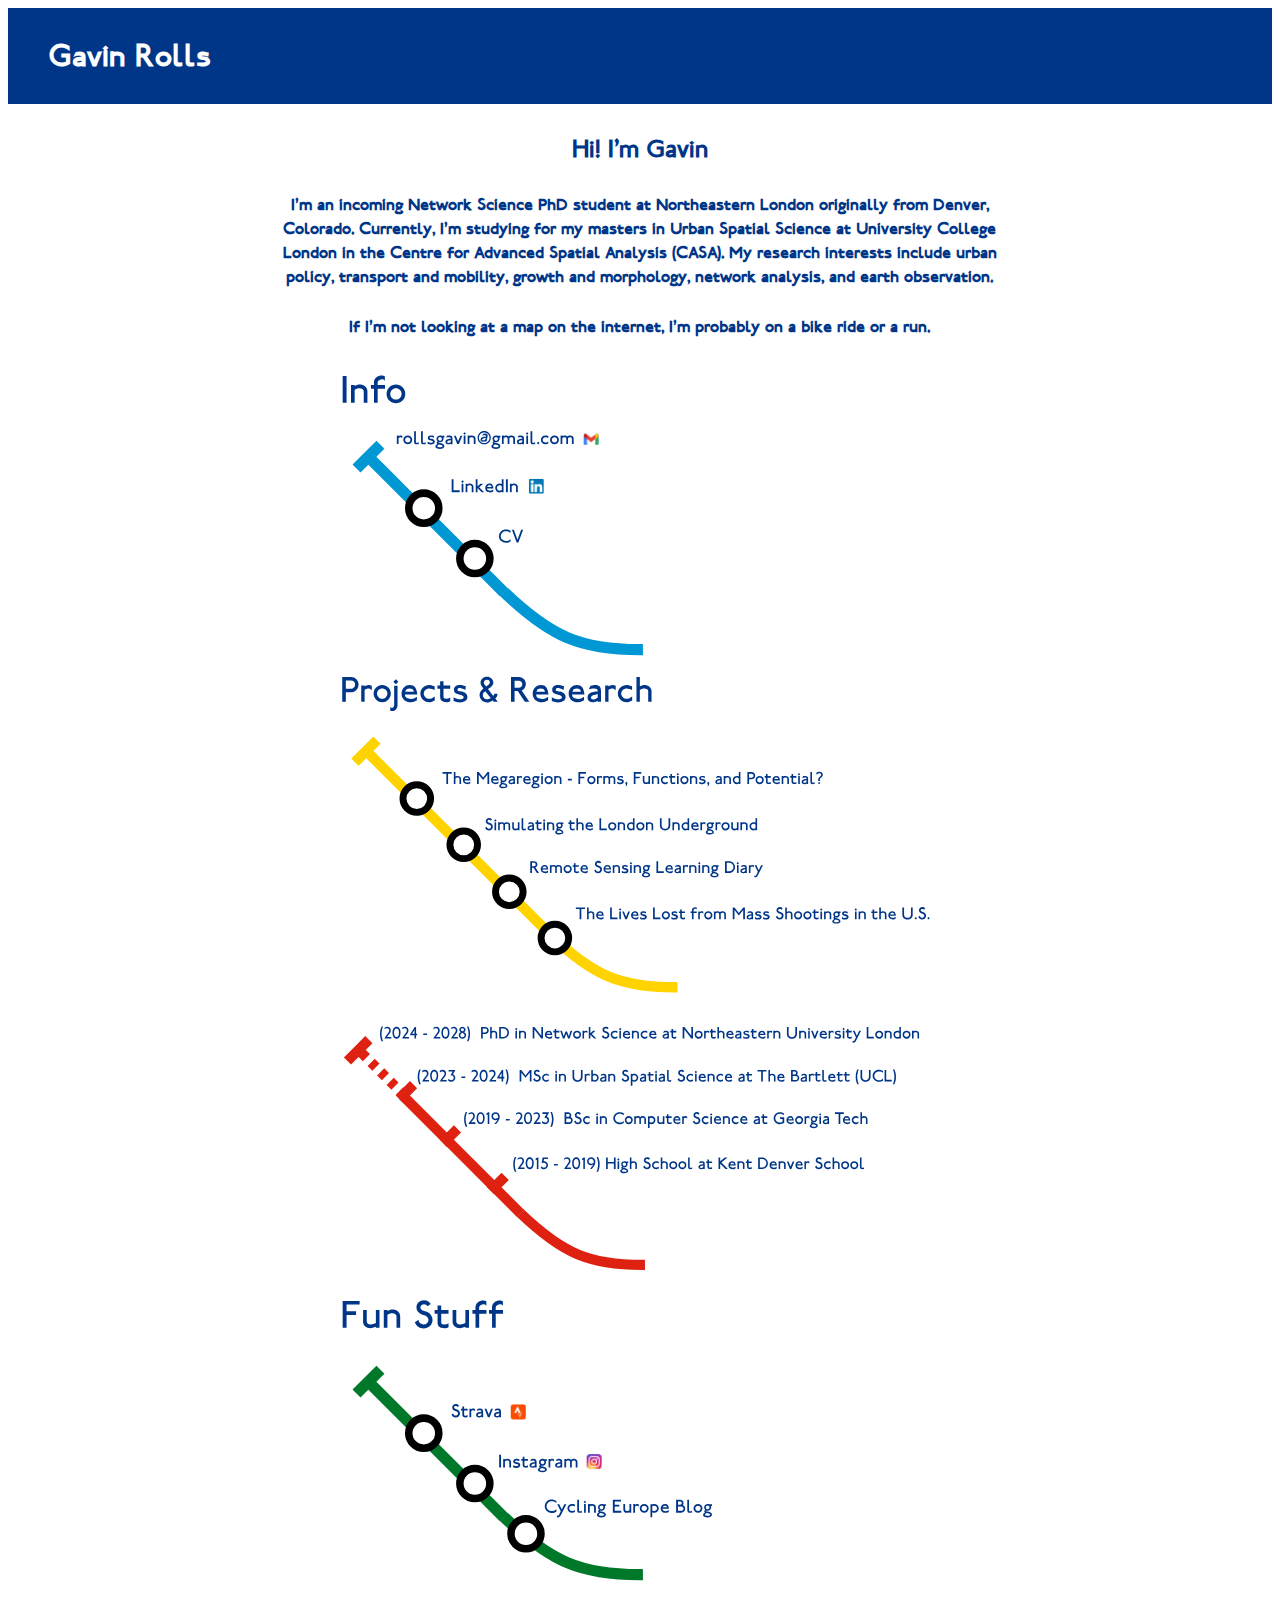
==== index.html @ 5fbf3f51 "Revised Background" ====
<!DOCTYPE html>
<html>
	<head>
		<link rel="icon" href="/favicon.ico" type="image/x-icon">
		<meta charset="UTF-8"/> 
		<title>Gavin Rolls</title>
		<link href="style.css" type="text/css" rel="stylesheet" />
   	<div class="header">
		<h1>Gavin Rolls</h1>
	</div>
	<div class="wrapper">
		<div class="text">
			<h2>Hi! I'm Gavin</h2>
			<h3>
				I'm an incoming Network Science PhD student at Northeastern London originally from Denver, Colorado.
				Currently, I'm studying for my masters in Urban Spatial Science at University College London in the Centre for Advanced Spatial Analysis (CASA).
				My research interests include urban policy, transport and mobility, growth and morphology, network analysis, and earth observation.
			</h3>
			<h3>
				If I'm not looking at a map on the internet, I'm probably on a bike ride or a run.
			</h3>
		</div>
		<object
			class="info"
			id="info"
			width="600px"
			data="Info.svg"
		></object>
		<script>
			var a = document.getElementById("info");
			a.addEventListener("load",function(){
                var svgDoc = a.contentDocument;
                var linkedIn = svgDoc.getElementById("linkedin");
				linkedIn.style.cursor = 'pointer';
				linkedIn.addEventListener("mouseover",function(){
					linkedIn.setAttributeNS(null, "r", 30);
				}, false);
				linkedIn.addEventListener("mouseout",function(){
					linkedIn.setAttributeNS(null, "r", 20);
				}, false);
				linkedIn.addEventListener("click",function(){
					window.location.assign('https://www.linkedin.com/in/gavin-rolls/')
                }, false);
				
				var resume = svgDoc.getElementById("cv");
				resume.style.cursor = 'pointer';
				resume.addEventListener("mouseover",function(){
					resume.setAttributeNS(null, "r", 30);
				}, false);
				resume.addEventListener("mouseout",function(){
					resume.setAttributeNS(null, "r", 20);
				}, false);
				resume.addEventListener("click",function(){
					window.location.assign("cv.html")
                }, false);
            }, false);
		</script>
		<object
			class="projects"
			id="projects"
			width="600px"
			data="Projects and Research.svg"
		></object>
		<script>
			var b = document.getElementById("projects");
			b.addEventListener("load",function(){
                var svgDoc = b.contentDocument;
                var shootings = svgDoc.getElementById("massshootings");
				shootings.style.cursor = 'pointer';
				shootings.addEventListener("mouseover",function(){
					shootings.setAttributeNS(null, "r", 30);
				}, false);
				shootings.addEventListener("mouseout",function(){
					shootings.setAttributeNS(null, "r", 20);
				}, false);
				shootings.addEventListener("click",function(){
					window.location.assign('MassShootings/shootings.html')
                }, false);

				var megaregions = svgDoc.getElementById("megaregions");
				megaregions.style.cursor = 'pointer';
				megaregions.addEventListener("mouseover",function(){
					megaregions.setAttributeNS(null, "r", 30);
				}, false);
				megaregions.addEventListener("mouseout",function(){
					megaregions.setAttributeNS(null, "r", 20);
				}, false);
				megaregions.addEventListener("click",function(){
					window.location.assign('https://doi.org/10.1080/12265934.2023.2189156')
                }, false);

				var londonunderground = svgDoc.getElementById("londonunderground");
				londonunderground.style.cursor = 'pointer';
				londonunderground.addEventListener("mouseover",function(){
					londonunderground.setAttributeNS(null, "r", 30);
				}, false);
				londonunderground.addEventListener("mouseout",function(){
					londonunderground.setAttributeNS(null, "r", 20);
				}, false);
				londonunderground.addEventListener("click",function(){
					window.location.assign('londonunderground.html')
                }, false);

				var learningdiary = svgDoc.getElementById("learningdiary");
				learningdiary.style.cursor = 'pointer';
				learningdiary.addEventListener("mouseover",function(){
					learningdiary.setAttributeNS(null, "r", 30);
				}, false);
				learningdiary.addEventListener("mouseout",function(){
					learningdiary.setAttributeNS(null, "r", 20);
				}, false);
				learningdiary.addEventListener("click",function(){
					window.location.assign('https://grolls23.github.io/LearningDiary/')
                }, false);
			}, false);
		</script>
		<object
			class="background"
			id="background"
			width="600px"
			data="Background.svg"
		></object>
		<object
			class="fun"
			id="fun"
			width="600px"
			data="Fun Stuff.svg"
		></object>
		<script>
			var c = document.getElementById("fun");
			c.addEventListener("load",function(){
                var svgDoc = c.contentDocument;
                var strava = svgDoc.getElementById("strava");
				strava.style.cursor = 'pointer';
				strava.addEventListener("mouseover",function(){
					strava.setAttributeNS(null, "r", 30);
				}, false);
				strava.addEventListener("mouseout",function(){
					strava.setAttributeNS(null, "r", 20);
				}, false);
				strava.addEventListener("click",function(){
					window.location.assign('https://www.strava.com/athletes/32781425')
                }, false);

				var instagram = svgDoc.getElementById("instagram");
				instagram.style.cursor = 'pointer';
				instagram.addEventListener("mouseover",function(){
					instagram.setAttributeNS(null, "r", 30);
				}, false);
				instagram.addEventListener("mouseout",function(){
					instagram.setAttributeNS(null, "r", 20);
				}, false);
				instagram.addEventListener("click",function(){
					window.location.assign('https://www.instagram.com/gavinrolls/?hl=en')
                }, false);

				var rollsTour = svgDoc.getElementById("rollsTour");
				rollsTour.style.cursor = 'pointer';
				rollsTour.addEventListener("mouseover",function(){
					rollsTour.setAttributeNS(null, "r", 30);
				}, false);
				rollsTour.addEventListener("mouseout",function(){
					rollsTour.setAttributeNS(null, "r", 20);
				}, false);
				rollsTour.addEventListener("click",function(){
					window.location.assign('https://rollseurotour.substack.com')
                }, false);
            }, false);
		</script>
	</div>
</html>
---- style.css ----
@font-face {
    font-family: 'TubeFont';
    src: url(Tube.ttf);
}

.wrapper {
    padding: 10px;
}

.text {
    margin: 0;
    display: -webkit-box;
    display: -ms-flexbox;
    display: flex;
    -webkit-box-orient: vertical;
    -webkit-box-direction: normal;
        -ms-flex-direction: column;
            flex-direction: column;
    max-width: 60%;
    margin: 0 auto;
    -webkit-box-pack: center;
        -ms-flex-pack: center;
            justify-content: center;
}

.header {
    padding: 10px;
    padding-left: 40px;
    text-align: left;
    background: #003688;
    color: white;
    font-size: 40px;
}

.back-button {
    position: absolute;
    top: 40px;
    right: 40px;
    color: white;
    text-decoration: none;
    font-family: TubeFont, 'Gill Sans', 'Gill Sans MT', Calibri, 'Trebuchet MS', sans-serif;
    font-size: 20px;
    cursor: pointer;
}

.background {
    padding-top: 20px;
    margin-left: auto;
    margin-right: auto;
    display:block;
}

.info {
    padding-top: 20px;
    margin-left: auto;
    margin-right: auto;
    display:block;
}

.projects {
    padding-top: 20px;
    margin-left: auto;
    margin-right: auto;
    display:block;
}

.fun {
    padding-top: 20px;
    margin-left: auto;
    margin-right: auto;
    display:block;
}

iframe {
    margin: 0;
    display: -webkit-box;
    display: -ms-flexbox;
    display: flex;
    -webkit-box-orient: vertical;
    -webkit-box-direction: normal;
        -ms-flex-direction: column;
            flex-direction: column;
    max-width: 60%;
    margin: 0 auto;
    -webkit-box-pack: center;
        -ms-flex-pack: center;
            justify-content: center;
}

h1 {
    font-size: 30px;
    font-family: TubeFont, 'Gill Sans', 'Gill Sans MT', Calibri, 'Trebuchet MS', sans-serif;
    color: white;
}

h2 {
    font-size: 24px;
    margin-top: 20px;
    font-family: TubeFont, 'Gill Sans', 'Gill Sans MT', Calibri, 'Trebuchet MS', sans-serif;
    color: #003688;
    text-align: center;
}

h3 {
    font-size: 16px;
    margin-top: 10px;
    font-family: TubeFont, 'Gill Sans', 'Gill Sans MT', Calibri, 'Trebuchet MS', sans-serif;
    color: #003688;
    line-height: 24px;
    text-align: center;
}
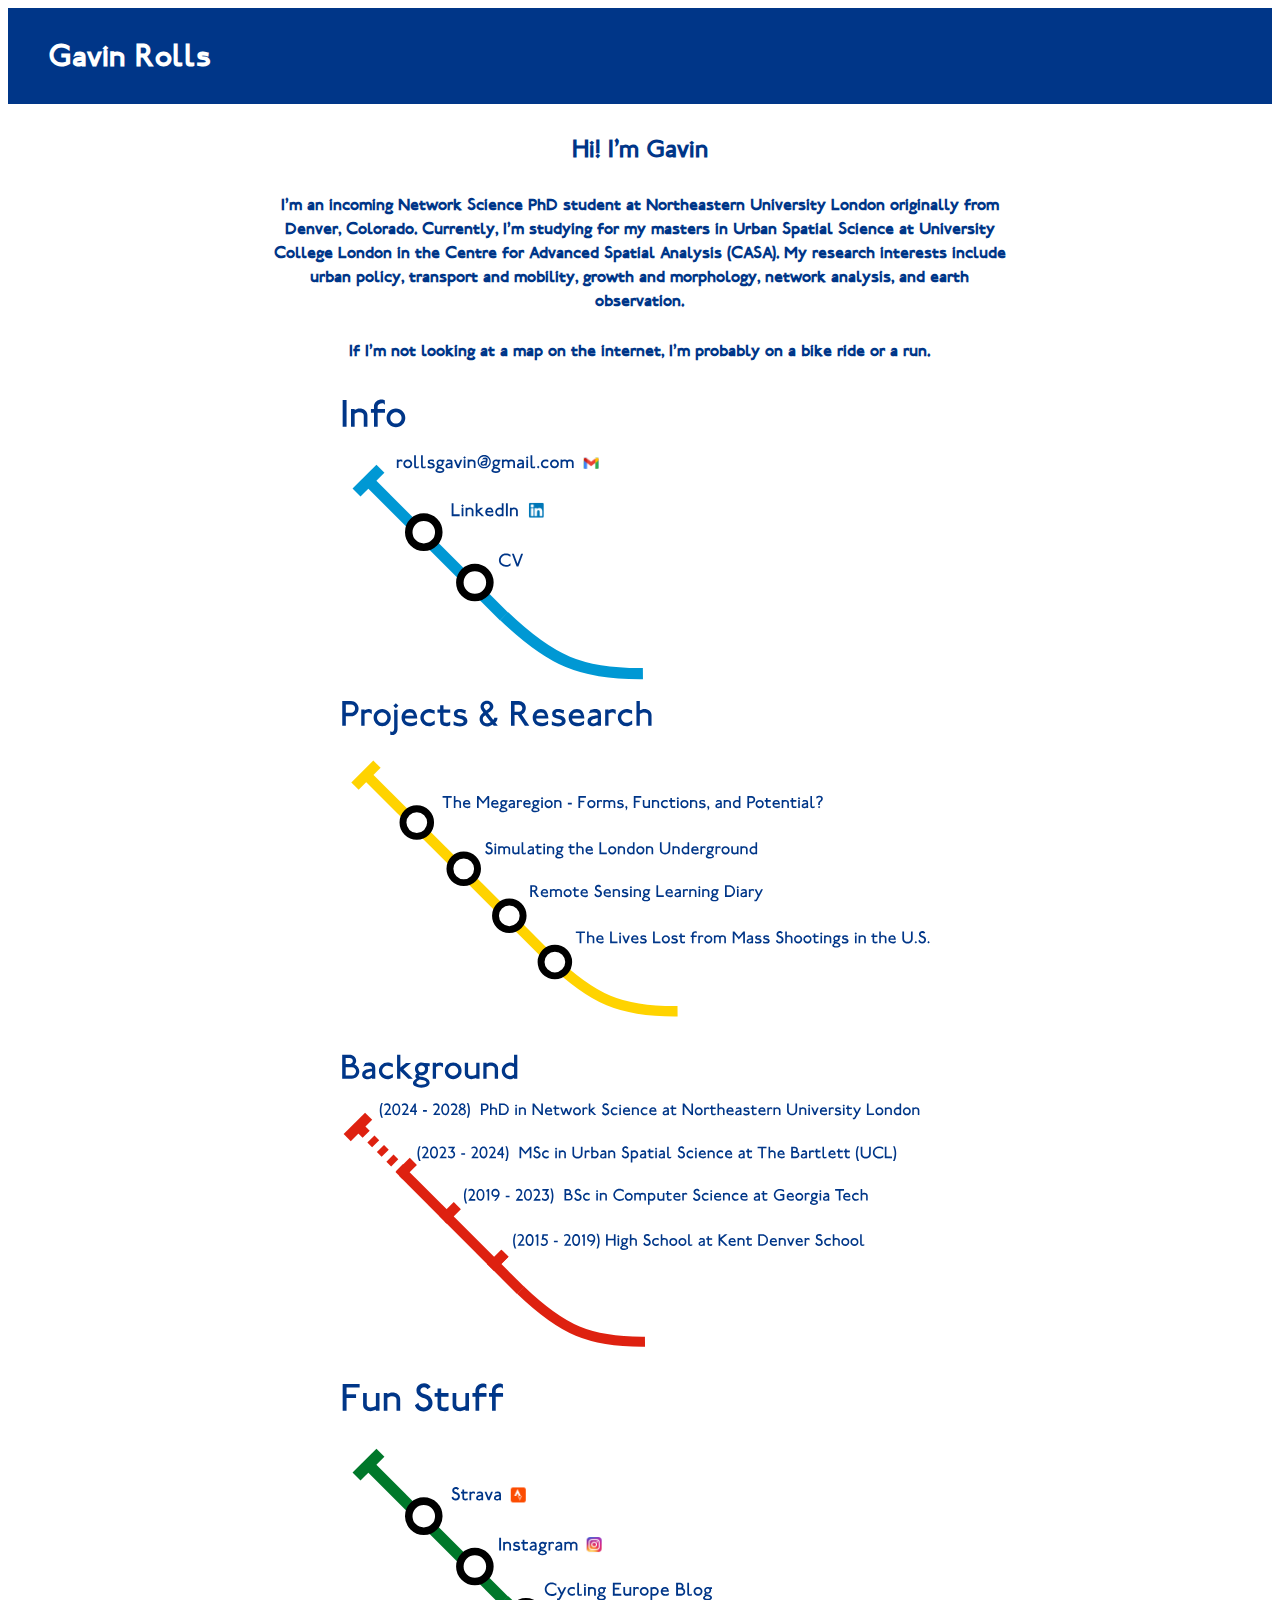
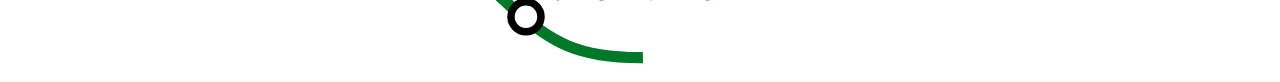
==== commit b7fedb9d: "Minor update" ====
--- a/index.html
+++ b/index.html
@@ -12,7 +12,7 @@
 		<div class="text">
 			<h2>Hi! I'm Gavin</h2>
 			<h3>
-				I'm an incoming Network Science PhD student at Northeastern London originally from Denver, Colorado.
+				I'm an incoming Network Science PhD student at Northeastern University London originally from Denver, Colorado.
 				Currently, I'm studying for my masters in Urban Spatial Science at University College London in the Centre for Advanced Spatial Analysis (CASA).
 				My research interests include urban policy, transport and mobility, growth and morphology, network analysis, and earth observation.
 			</h3>
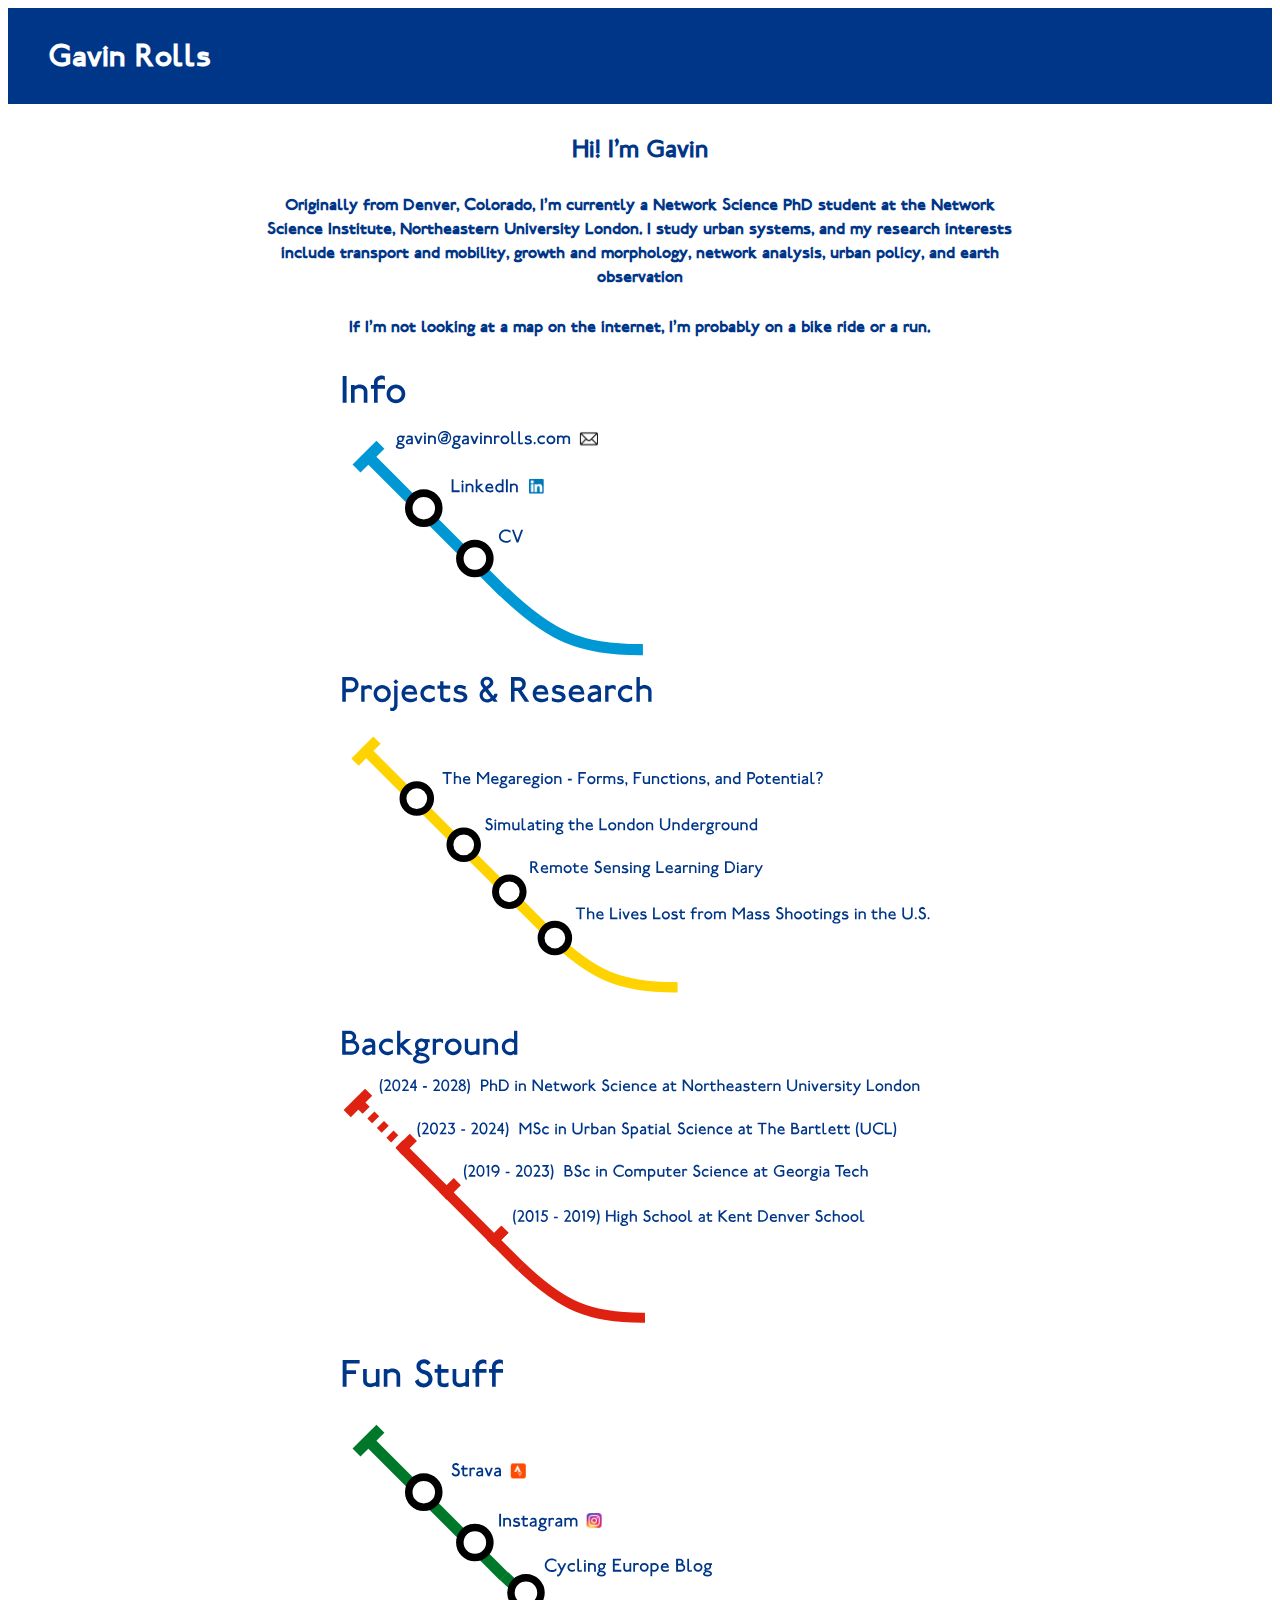
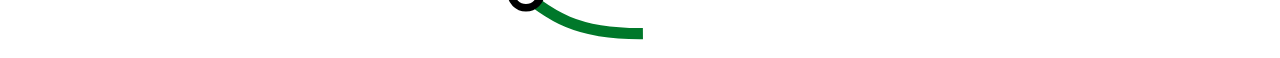
==== commit c76e1164: "Change header text" ====
--- a/index.html
+++ b/index.html
@@ -12,9 +12,8 @@
 		<div class="text">
 			<h2>Hi! I'm Gavin</h2>
 			<h3>
-				I'm an incoming Network Science PhD student at Northeastern University London originally from Denver, Colorado.
-				Currently, I'm studying for my masters in Urban Spatial Science at University College London in the Centre for Advanced Spatial Analysis (CASA).
-				My research interests include urban policy, transport and mobility, growth and morphology, network analysis, and earth observation.
+				Originally from Denver, Colorado, I'm currently a Network Science PhD student at the Network Science Institute, Northeastern University London.
+				I study urban systems, and my research interests include transport and mobility, growth and morphology, network analysis, urban policy, and earth observation
 			</h3>
 			<h3>
 				If I'm not looking at a map on the internet, I'm probably on a bike ride or a run.
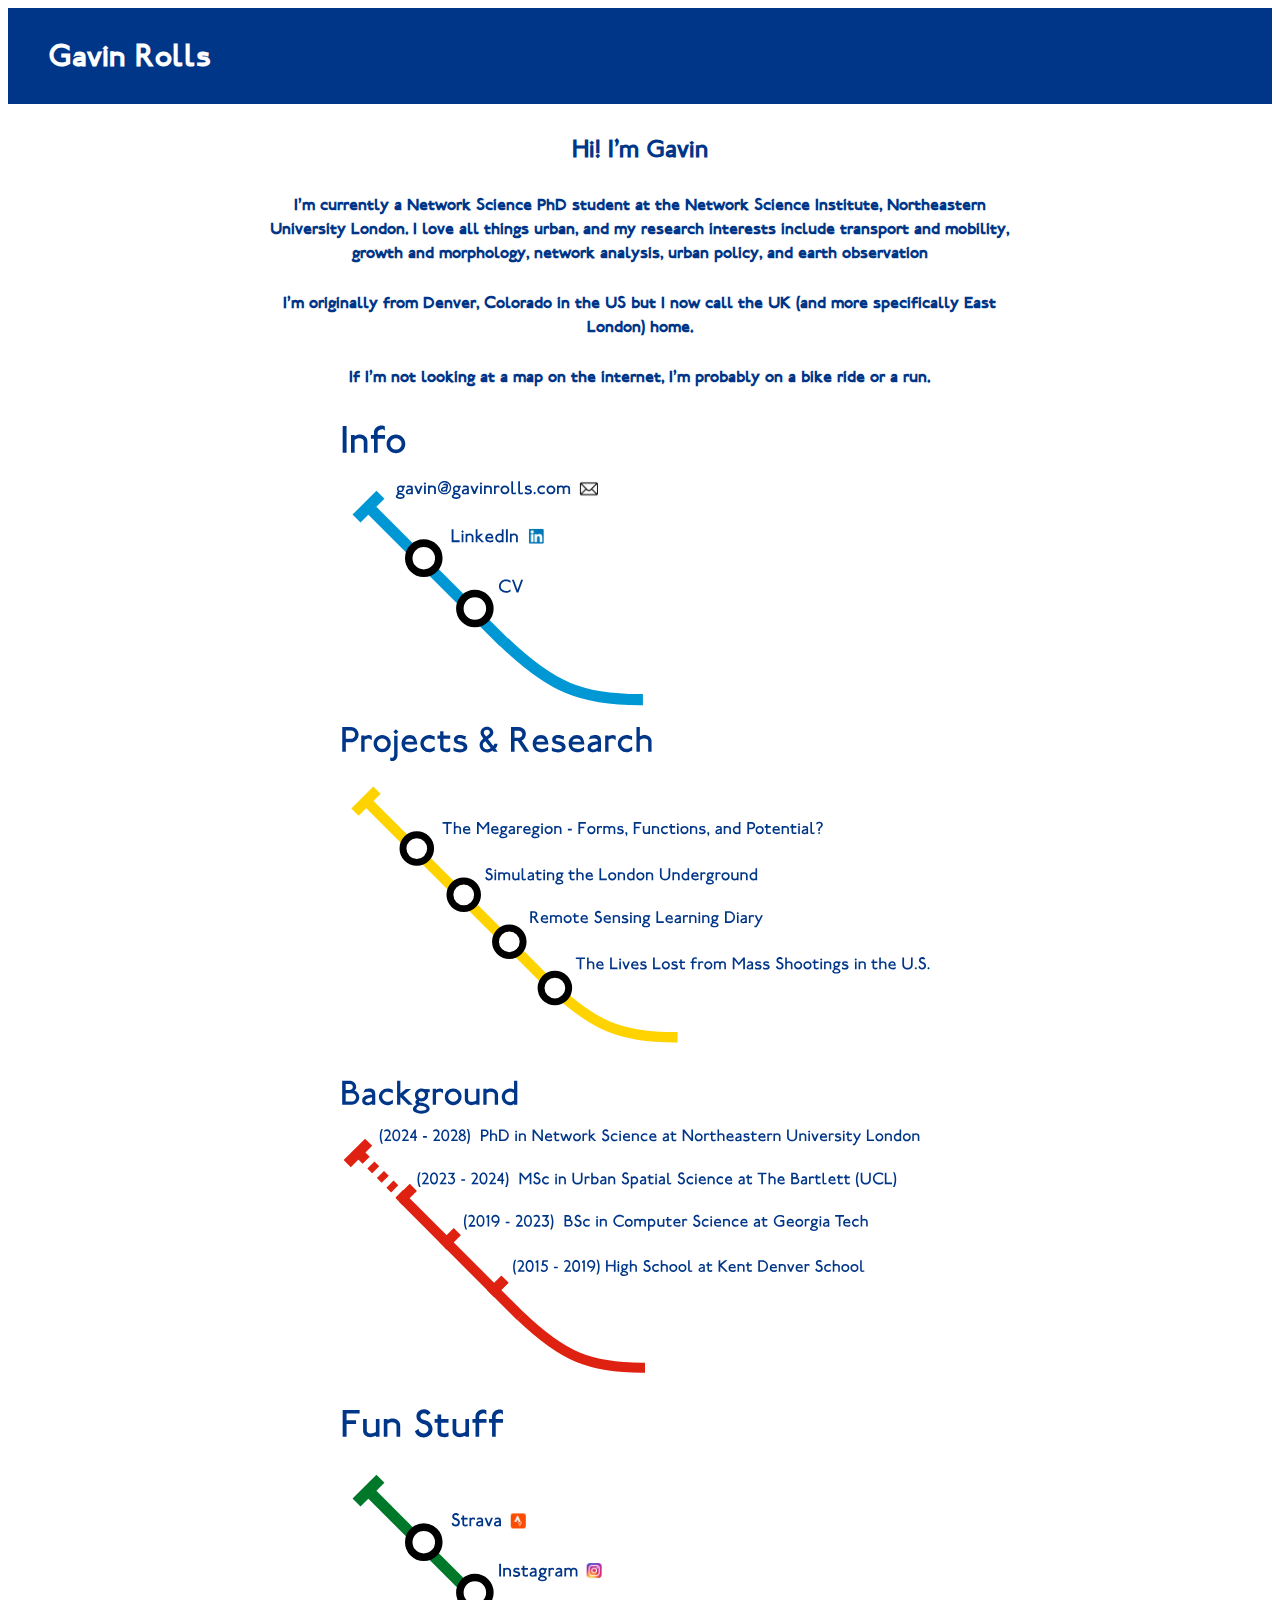
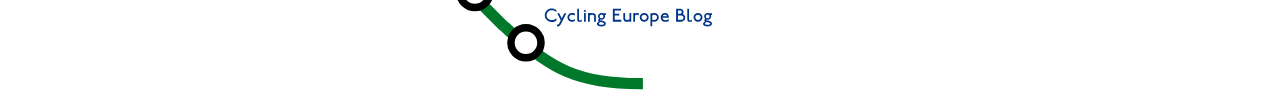
==== commit bd1337cd: "Try again" ====
--- a/index.html
+++ b/index.html
@@ -12,8 +12,11 @@
 		<div class="text">
 			<h2>Hi! I'm Gavin</h2>
 			<h3>
-				Originally from Denver, Colorado, I'm currently a Network Science PhD student at the Network Science Institute, Northeastern University London.
-				I study urban systems, and my research interests include transport and mobility, growth and morphology, network analysis, urban policy, and earth observation
+				I'm currently a Network Science PhD student at the Network Science Institute, Northeastern University London.
+				I love all things urban, and my research interests include transport and mobility, growth and morphology, network analysis, urban policy, and earth observation
+			</h3>
+			<h3>
+				I'm originally from Denver, Colorado in the US but I now call the UK (and more specifically East London) home.
 			</h3>
 			<h3>
 				If I'm not looking at a map on the internet, I'm probably on a bike ride or a run.
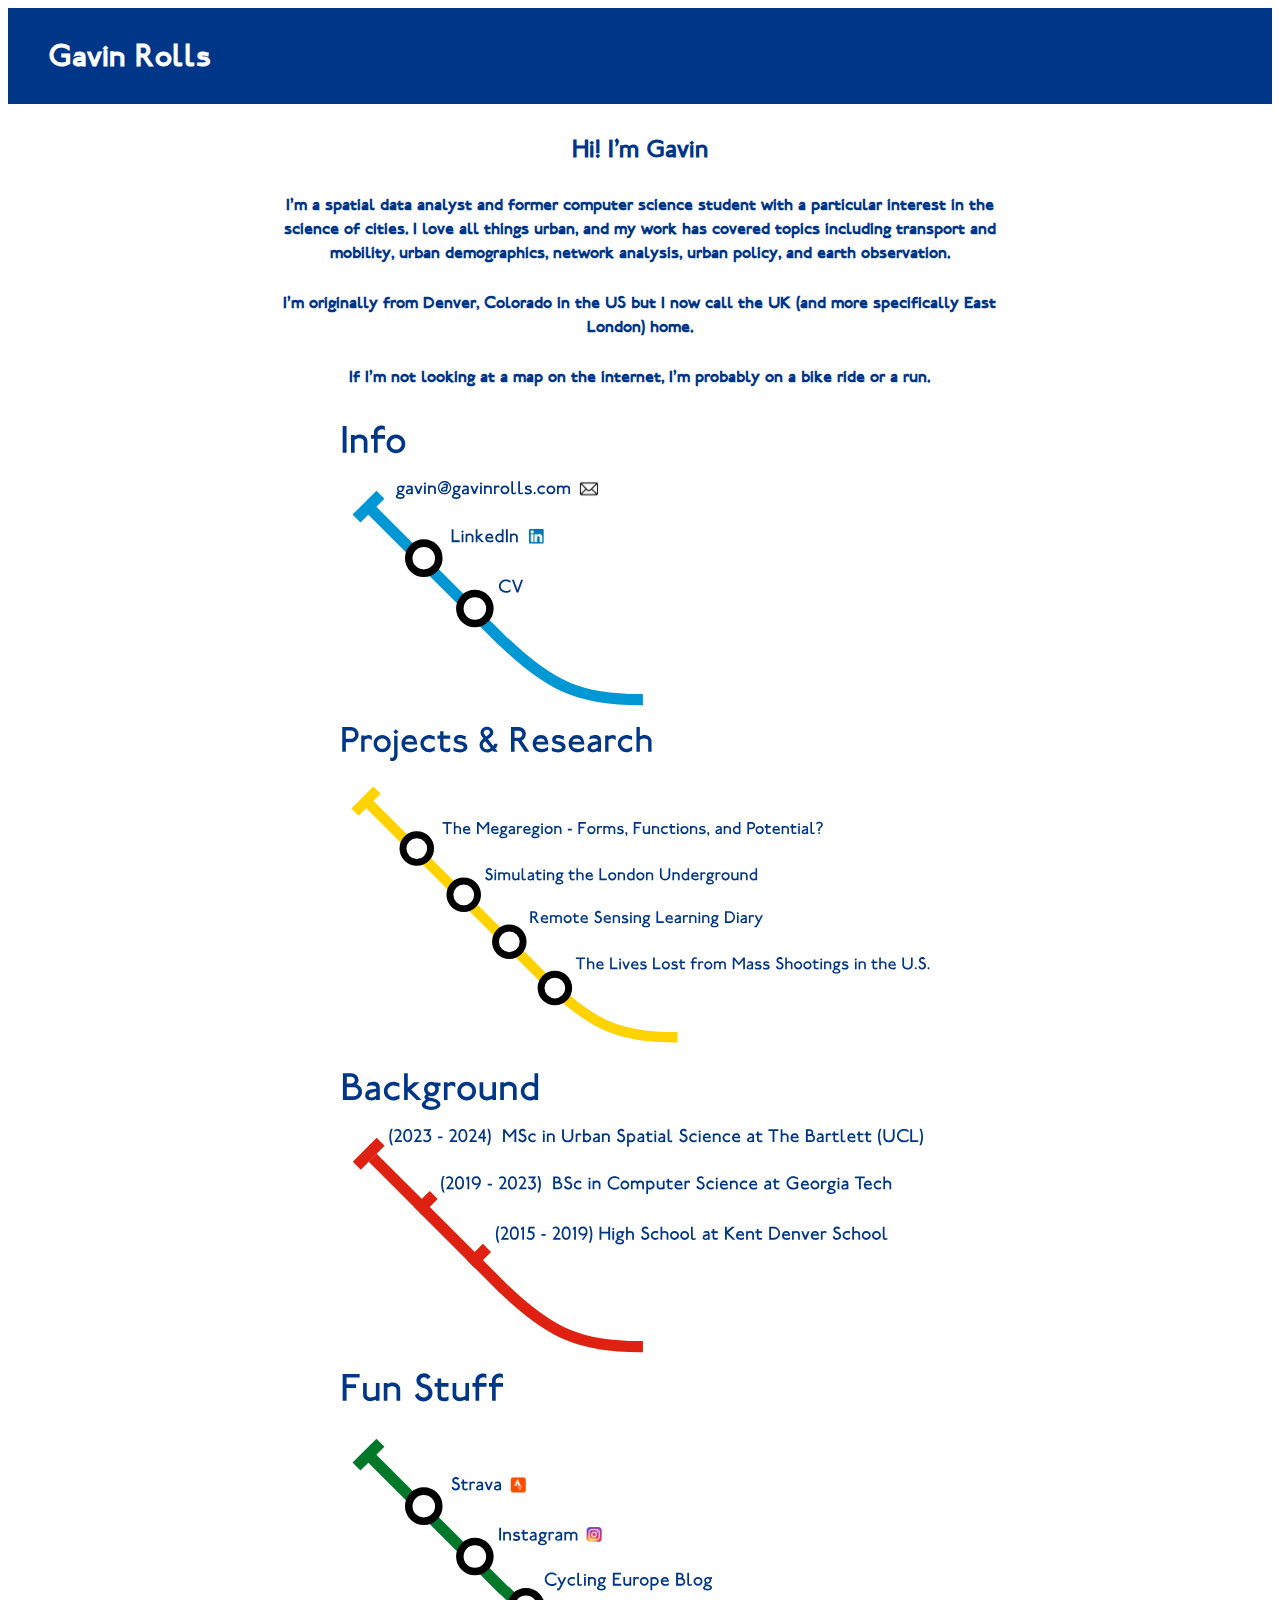
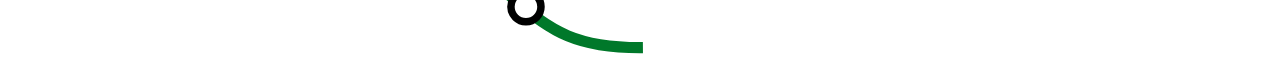
==== commit 83174ac7: "Update website - drop out of PhD" ====
--- a/index.html
+++ b/index.html
@@ -12,8 +12,8 @@
 		<div class="text">
 			<h2>Hi! I'm Gavin</h2>
 			<h3>
-				I'm currently a Network Science PhD student at the Network Science Institute, Northeastern University London.
-				I love all things urban, and my research interests include transport and mobility, growth and morphology, network analysis, urban policy, and earth observation
+				I'm a spatial data analyst and former computer science student with a particular interest in the science of cities.
+				I love all things urban, and my work has covered topics including transport and mobility, urban demographics, network analysis, urban policy, and earth observation.
 			</h3>
 			<h3>
 				I'm originally from Denver, Colorado in the US but I now call the UK (and more specifically East London) home.
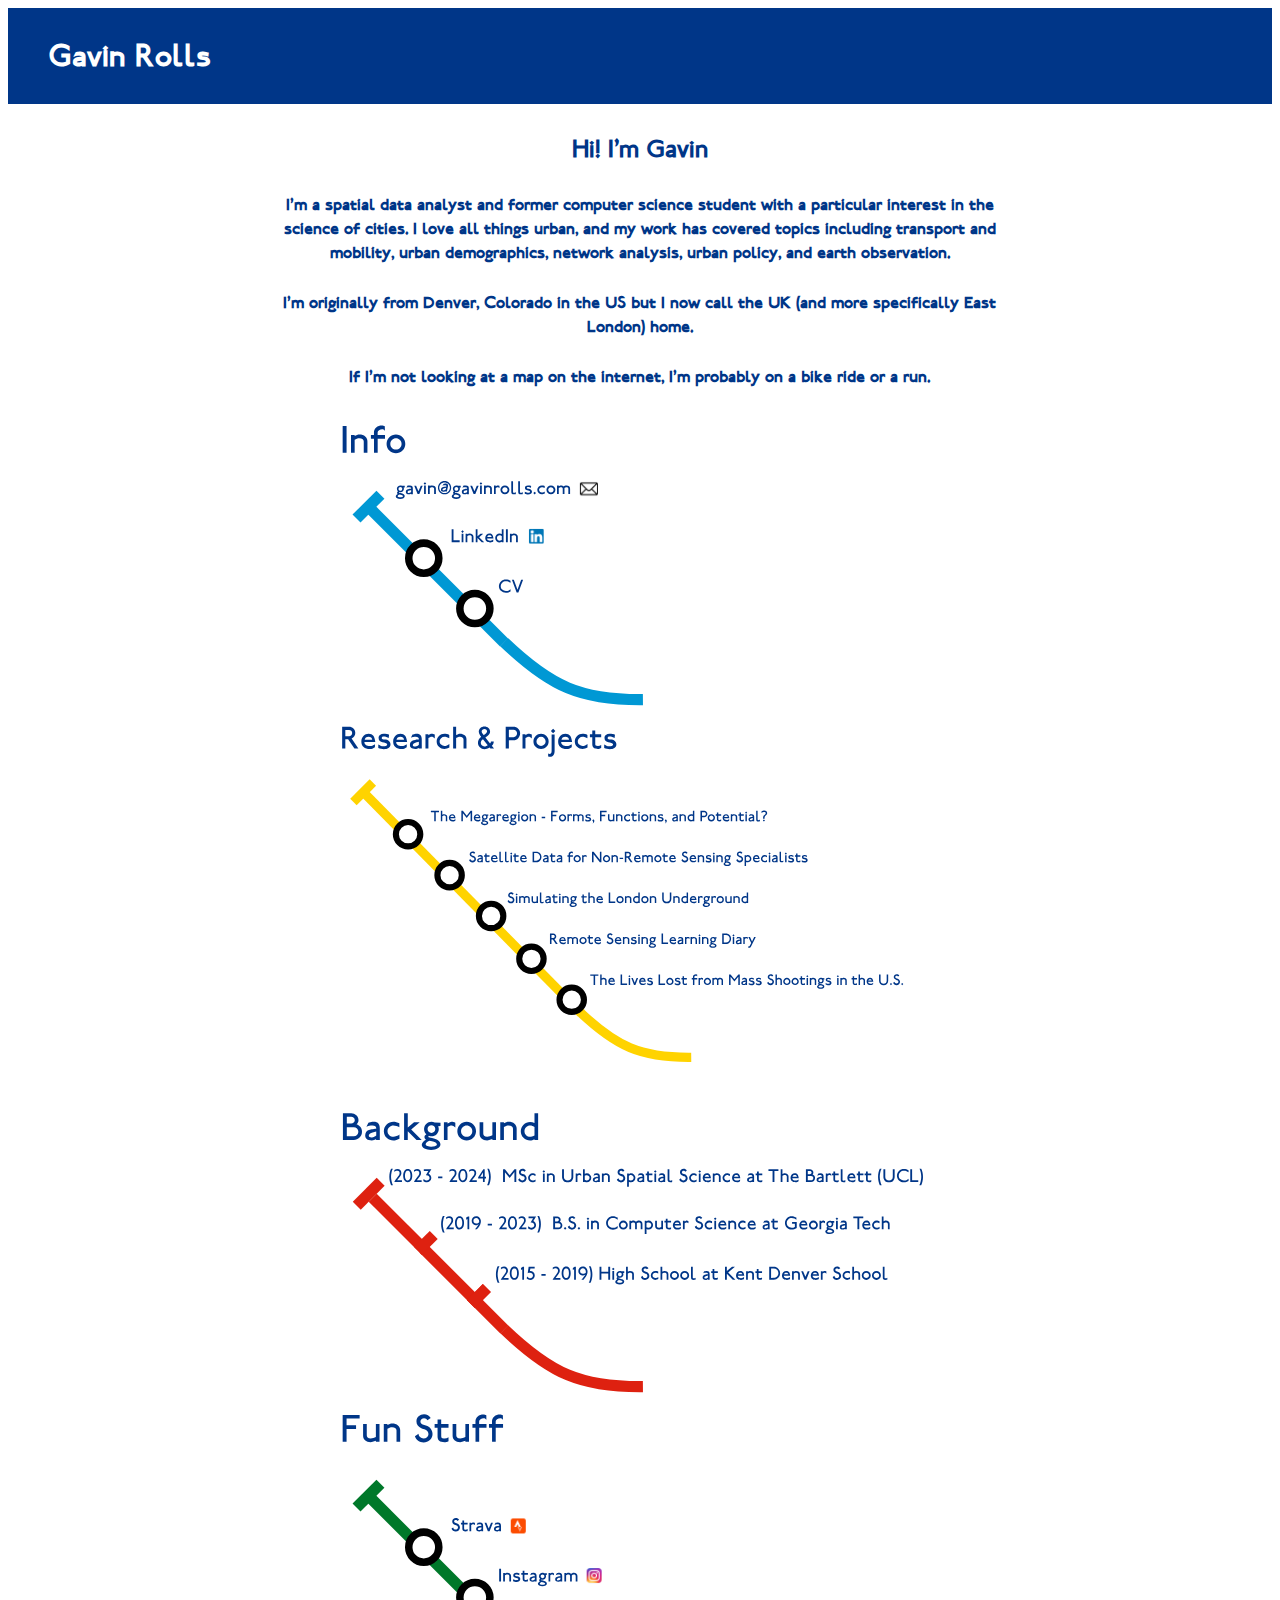
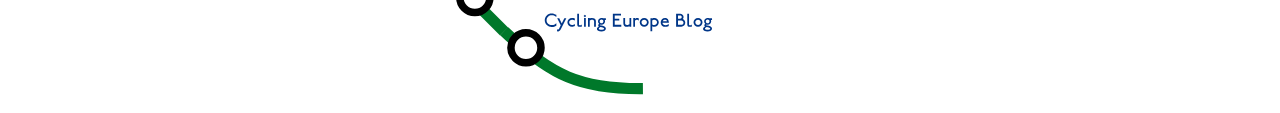
==== commit c0507275: "Update CV + Add new publication link" ====
--- a/index.html
+++ b/index.html
@@ -91,6 +91,18 @@
 					window.location.assign('https://doi.org/10.1080/12265934.2023.2189156')
                 }, false);
 
+				var remotesensing = svgDoc.getElementById("remotesensing");
+				remotesensing.style.cursor = 'pointer';
+				remotesensing.addEventListener("mouseover",function(){
+					remotesensing.setAttributeNS(null, "r", 30);
+				}, false);
+				remotesensing.addEventListener("mouseout",function(){
+					remotesensing.setAttributeNS(null, "r", 20);
+				}, false);
+				remotesensing.addEventListener("click",function(){
+					window.location.assign('https://doi.org/10.1017/dap.2025.7')
+                }, false);
+
 				var londonunderground = svgDoc.getElementById("londonunderground");
 				londonunderground.style.cursor = 'pointer';
 				londonunderground.addEventListener("mouseover",function(){
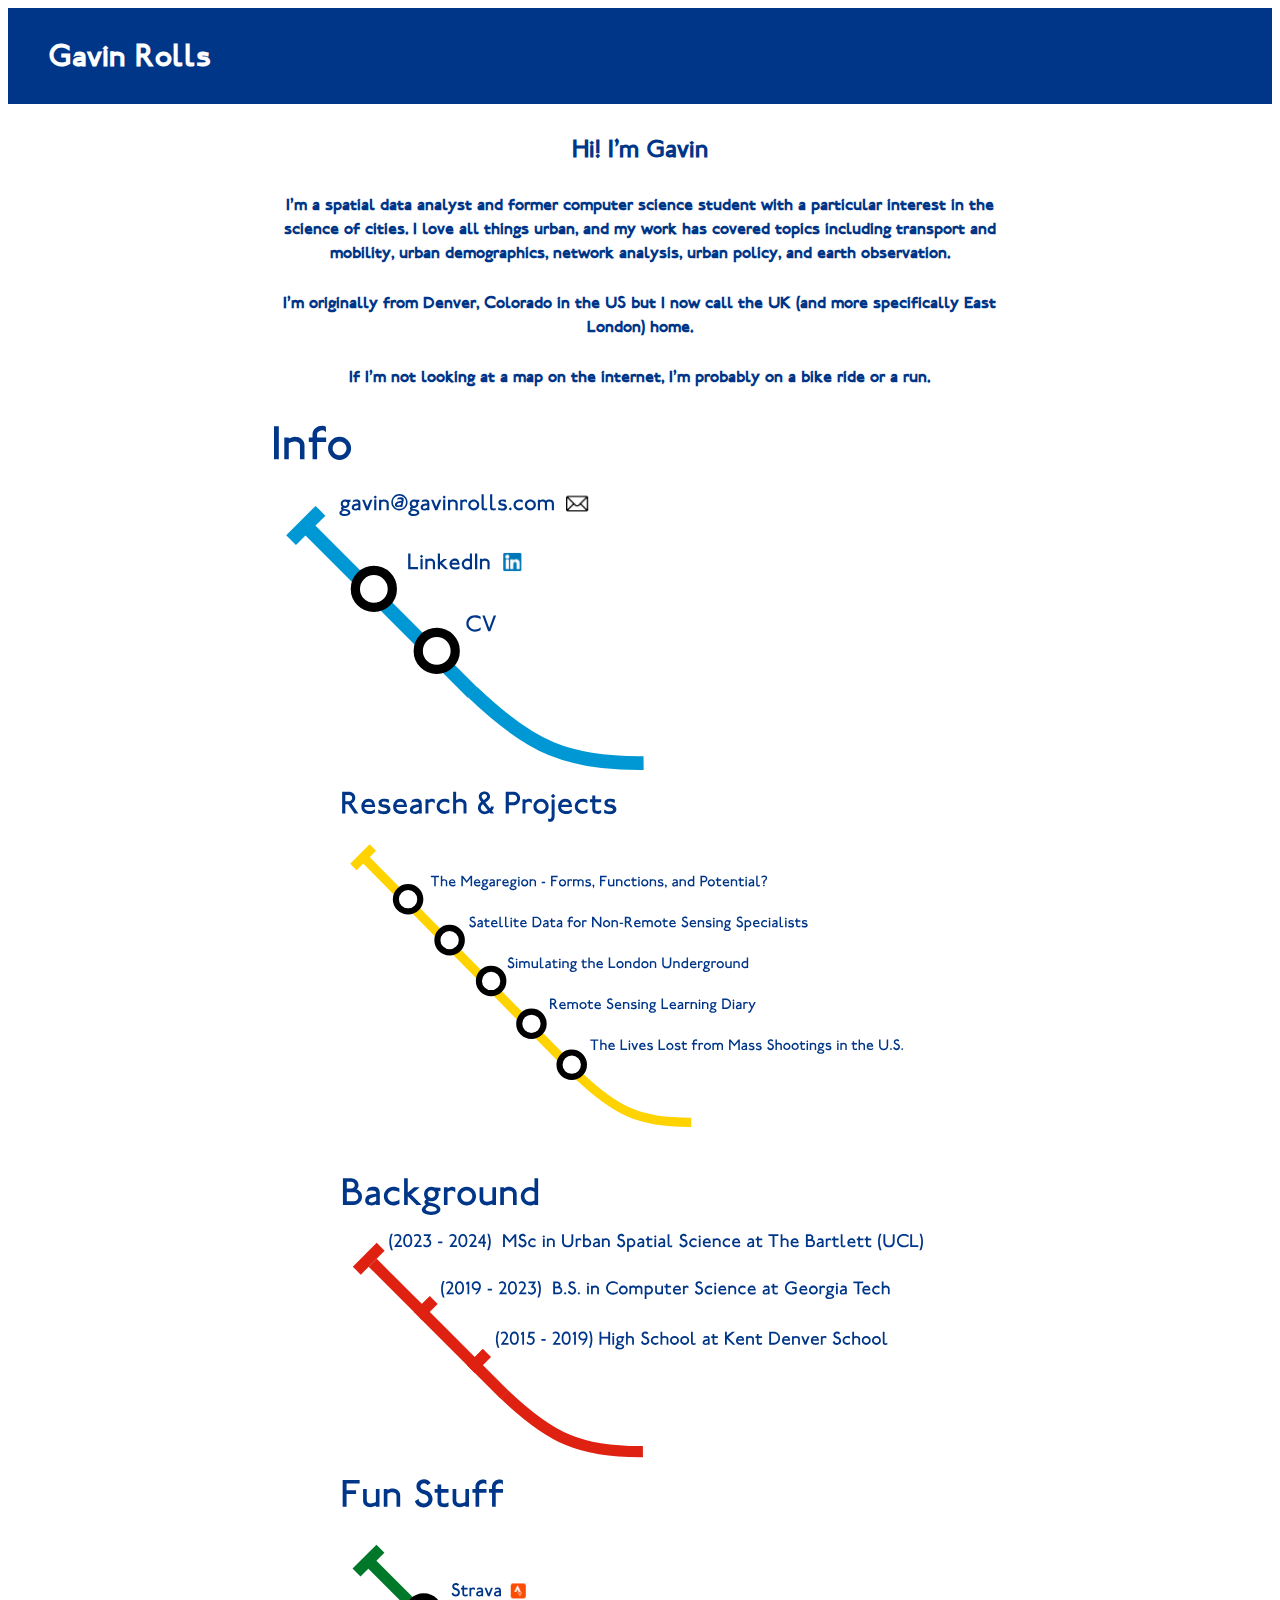
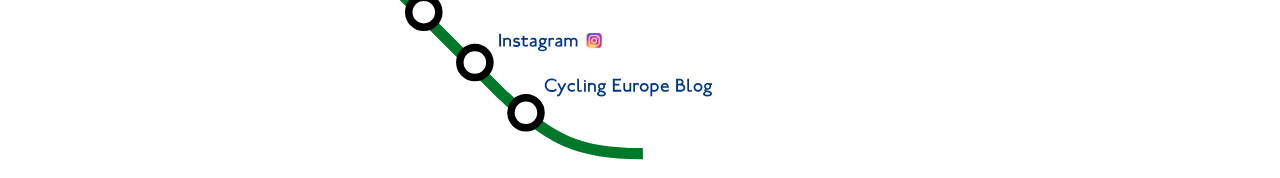
==== commit 60403865: "Update width of projects section" ====
--- a/index.html
+++ b/index.html
@@ -25,7 +25,7 @@
 		<object
 			class="info"
 			id="info"
-			width="600px"
+			width="738px"
 			data="Info.svg"
 		></object>
 		<script>
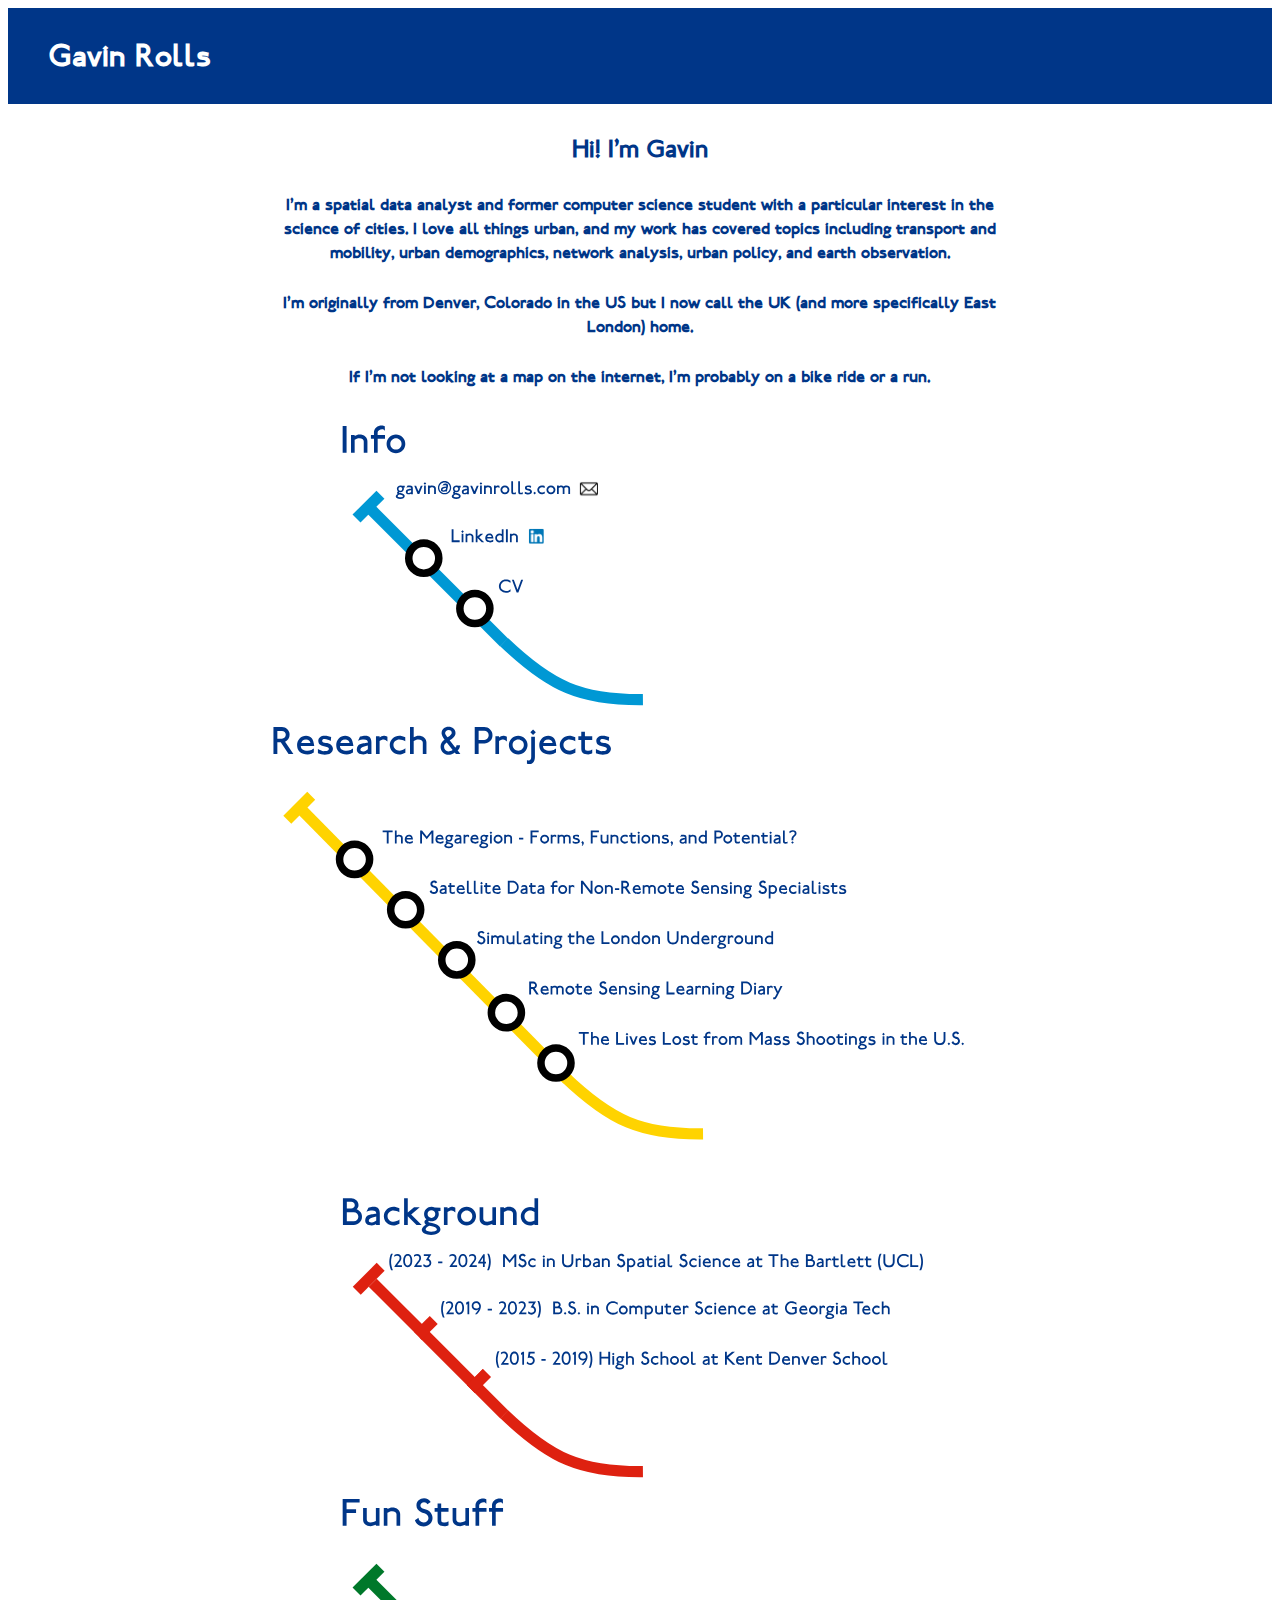
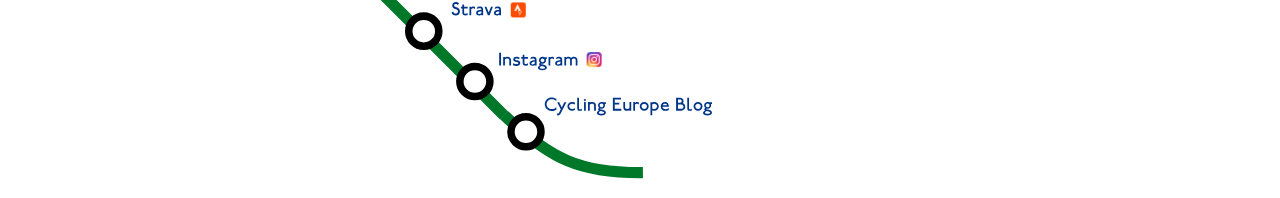
==== commit cbb450a9: "Fix typo" ====
--- a/index.html
+++ b/index.html
@@ -25,7 +25,7 @@
 		<object
 			class="info"
 			id="info"
-			width="738px"
+			width="600px"
 			data="Info.svg"
 		></object>
 		<script>
@@ -60,7 +60,7 @@
 		<object
 			class="projects"
 			id="projects"
-			width="600px"
+			width="738px"
 			data="Projects and Research.svg"
 		></object>
 		<script>
